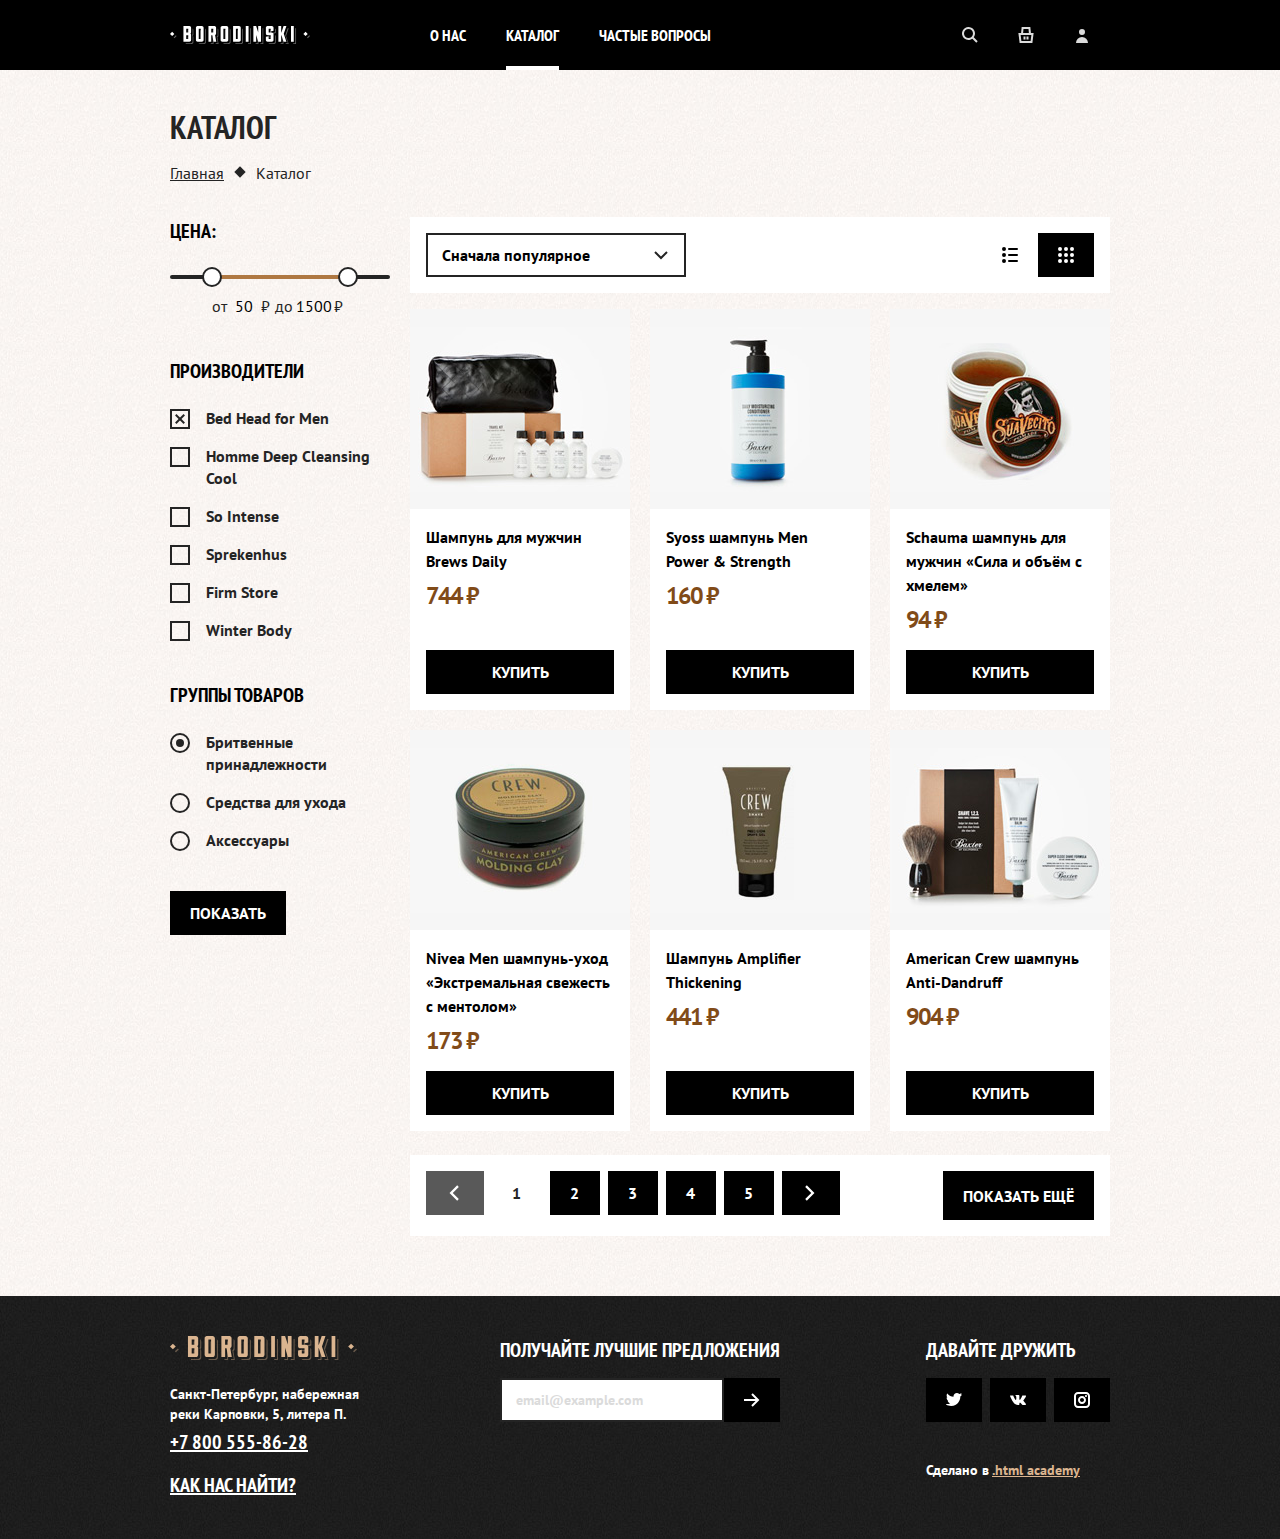
==== catalog.html @ b13deb01 "Initial" ====
<!DOCTYPE html>
<html lang="ru">
  <head>
    <meta charset="utf-8">
    <title>Каталог</title>
    <link rel="icon" type="image/png" sizes="32x32" href="images/favicon-32x32.png">
    <link rel="stylesheet" href="styles/styles.css">
  </head>
  <body>

    <header class="page-header">
      <nav class="navigation">
        <a class="navigation-logo" href="index.html">
          <img class="page-header-logo" alt="Логотип барбершоп «Бородинский»" src="images/logo.svg" width="140" height="18">
        </a>
        <ul class="navigation-list">
          <li class="navigation-item">
            <a class="navigation-link" href="about.html">О нас</a>
          </li>
          <li class="navigation-item">
            <a class="navigation-link navigation-link-current" href="catalog.html">Каталог</a>
          </li>
          <li class="navigation-item">
            <a class="navigation-link" href="faq.html">Частые вопросы</a>
          </li>
        </ul>
        <ul class="navigation-list navigation-user">
          <li class="navigation-item">
            <a class="navigation-link" href="#">
              <svg class="navigation-icon" aria-hidden="true" focusable="false" width="16" height="16" xmlns="http://www.w3.org/2000/svg">
                <path fill-rule="evenodd" clip-rule="evenodd" d="M11 6.5a4.5 4.5 0 11-9 0 4.5 4.5 0 019 0zm-.665 5.249a6.5 6.5 0 111.414-1.414l3.958 3.958-1.414 1.414-3.958-3.958z" />
              </svg>
              <span class="visually-hidden">Поиск</span>
            </a>
          </li>
          <li class="navigation-item">
            <a class="navigation-link" href="#">
              <svg class="navigation-icon" aria-hidden="true" focusable="false" width="16" height="16" xmlns="http://www.w3.org/2000/svg">
                <path fill-rule="evenodd" clip-rule="evenodd" d="M3.09 6L3.577.905 3.662 0h8.676l.086.905L12.909 6h2.724l-.14 1.124-1 8-.11.876H1.617l-.11-.876-1-8L.368 6H3.09zM5.1 6h5.8l-.38-4H5.48L5.1 6zm-1.717 8l-.75-6h10.734l-.75 6H3.383zM8.5 9.5v3h2v-3h-2zm-3 3v-3h2v3h-2z" />
              </svg>
              <span class="visually-hidden">Корзина</span>
            </a>
          </li>
          <li class="navigation-item">
            <a class="navigation-link" href="#">
              <svg class="navigation-icon" aria-hidden="true" focusable="false" width="16" height="16" xmlns="http://www.w3.org/2000/svg">
                <path fill-rule="evenodd" clip-rule="evenodd" d="M8 8a3 3 0 100-6 3 3 0 000 6zm0 2a6 6 0 00-6 6h12a6 6 0 00-6-6z" />
              </svg>
            </a>
          </li>
        </ul>
      </nav>
    </header>

    <main class="main-inner main-container">
      <div class="page-container">

        <!-- Шапка -->
        <header class="inner-header">
          <h1 class="inner-header-title">Каталог</h1>
          <ul class="breadcrumbs">
            <li class="breadcrumbs-item">
              <a class="breadcrumbs-link" href="index.html">Главная</a>
            </li>
            <li class="breadcrumbs-item">
              <a class="breadcrumbs-link">Каталог</a>
            </li>
          </ul>
        </header>

        <section class="catalog-products">
          <h2 class="visually-hidden">Список товаров с фильтрами</h2>
          <!-- Фильтрация -->
          <form class="catalog-filter" action="https://echo.htmlacademy.ru/" method="get">
            <fieldset class="catalog-filter-group">
              <legend class="catalog-filter-title">Цена:</legend>

              <div class="range">
                <div class="range-scale">
                  <div class="range-bar" style="left: 42px; width: 136px">
                    <button class="range-toggle toggle-min" type="button">
                      <span class="visually-hidden">Изменить минимальную цену.</span>
                    </button>
                    <button class="range-toggle toggle-max" type="button">
                      <span class="visually-hidden">Изменить максимальную цену.</span>
                    </button>
                  </div>
                </div>

                <div class="range-wrapper-inputs">
                  <label class="catalog-filter-label">
                    от <input class="range-input" type="number" value="50" name="min-price"> ₽
                  </label>
                  <label class="catalog-filter-label">
                    до <input class="range-input" type="number" value="1500" name="max-price" style="width: 37px"> ₽
                  </label>
                </div>
              </div>
            </fieldset>

            <fieldset class="catalog-filter-group">
              <legend class="catalog-filter-title">Производители</legend>
              <ul class="catalog-filter-list">
                <li class="catalog-filter-item">
                  <label class="control">
                    <input class="visually-hidden control-input" type="checkbox" name="bed-head-for-men" checked>
                    <span class="control-mark"></span>
              <span class="control-label">Bed Head for Men</span>
                  </label>
                </li>
                <li class="catalog-filter-item">
                  <label class="control">
                    <input class="visually-hidden control-input" type="checkbox" name="homme-deep-cleansing-cool">
                    <span class="control-mark"></span>
              <span class="control-label">Homme Deep Cleansing Cool</span>
                  </label>
                </li>
                <li class="catalog-filter-item">
                  <label class="control">
                    <input class="visually-hidden control-input" type="checkbox" name="so-intense">
                    <span class="control-mark"></span>
              <span class="control-label">So Intense</span>
                  </label>
                </li>
                <li class="catalog-filter-item">
                  <label class="control">
                    <input class="visually-hidden control-input" type="checkbox" name="sprekenhus">
                    <span class="control-mark"></span>
              <span class="control-label">Sprekenhus</span>
                  </label>
                </li>
                <li class="catalog-filter-item">
                  <label class="control">
                    <input class="visually-hidden control-input" type="checkbox" name="firm-storе">
                    <span class="control-mark"></span>
              <span class="control-label">Firm Storе</span>
                  </label>
                </li>
                <li class="catalog-filter-item">
                  <label class="control">
                    <input class="visually-hidden control-input" type="checkbox" name="winter-body">
                    <span class="control-mark"></span>
              <span class="control-label">Winter Body</span>
                  </label>
                </li>
              </ul>
            </fieldset>

            <fieldset class="catalog-filter-group">
              <legend class="catalog-filter-title">Группы товаров</legend>
              <ul class="catalog-filter-list">
                <li class="catalog-filter-item">
                  <label class="control">
                    <input class="visually-hidden control-input" type="radio" name="product-group" value="shaving-supplies" checked>
                    <span class="control-mark"></span>
              <span class="control-label">Бритвенные принадлежности</span>
                  </label>
                </li>
                <li class="catalog-filter-item">
                  <label class="control">
                    <input class="visually-hidden control-input" type="radio" name="product-group" value="care-products">
                    <span class="control-mark"></span>
              <span class="control-label">Средства для ухода</span>
                  </label>
                </li>
                <li class="catalog-filter-item">
                  <label class="control">
                    <input class="visually-hidden control-input" type="radio" name="product-group" value="accessories">
                    <span class="control-mark"></span>
              <span class="control-label">Аксессуары</span>
                  </label>
                </li>
              </ul>
            </fieldset>
            <button class="button" type="submit">Показать</button>
          </form>

          <div class="catalog-right-column">
            <!-- Сортировка -->
            <div class="sorting-container">
              <form class="sorting-type">
                <div class="select">
                  <label class="visually-hidden" for="sorting">Сортировка</label>
                  <select class="select-control" id="sorting">
                    <option value="popular">Сначала популярное</option>
                    <option value="cheap">Сначала дешёвое</option>
                    <option value="expensive">Сначала дорогое</option>
                  </select>
                </div>
                <button class="visually-hidden" type="submit">Отсортировать продукты</button>
              </form>

              <a href="#" class="card-grid-toggle">
                <span class="visually-hidden">Показать список</span>
                <svg width="16" height="16" aria-hidden="true" focusable="false" xmlns="http://www.w3.org/2000/svg" viewBox="0 0 16 16">
                  <path d="M2 0a2 2 0 100 4 2 2 0 000-4zm0 6a2 2 0 100 4 2 2 0 000-4zm-2 8a2 2 0 114 0 2 2 0 01-4 0zM7 1a1 1 0 000 2h8a1 1 0 100-2H7zM6 8a1 1 0 011-1h8a1 1 0 110 2H7a1 1 0 01-1-1zm1 5a1 1 0 100 2h8a1 1 0 100-2H7z" />
                </svg>
              </a>
              <a href="#" class="card-grid-toggle card-grid-toggle-current">
                <span class="visually-hidden">Показать карточки</span>
                <svg width="16" height="16" aria-hidden="true" focusable="false" xmlns="http://www.w3.org/2000/svg" viewBox="0 0 16 16">
                  <path d="M0 2a2 2 0 114 0 2 2 0 01-4 0zm6 0a2 2 0 114 0 2 2 0 01-4 0zm10 0a2 2 0 10-4 0 2 2 0 004 0zM0 8a2 2 0 114 0 2 2 0 01-4 0zm10 0a2 2 0 10-4 0 2 2 0 004 0zm2 0a2 2 0 114 0 2 2 0 01-4 0zm-8 6a2 2 0 10-4 0 2 2 0 004 0zm2 0a2 2 0 114 0 2 2 0 01-4 0zm10 0a2 2 0 10-4 0 2 2 0 004 0z" />
                </svg>
              </a>
            </div>

            <!-- Список товаров -->
            <ul class="product-list">
              <li class="product-card">
                <a class="product-card-image-link" href="product.html">
                  <img class="product-card-image" src="images/catalog/1.jpg" width="220" height="200" alt="">
                </a>
                <a class="product-card-title-link" href="">
                  <h3 class="product-card-title">Шампунь для мужчин Brews Daily</h3>
                </a>
                <span class="product-card-price">744 ₽</span>
                <a class="button product-card-button" href="#">Купить</a>
              </li>
              <li class="product-card">
                <a class="product-card-image-link" href="product.html">
                  <img class="product-card-image" src="images/catalog/2.jpg" width="220" height="200" alt="">
                </a>
                <a class="product-card-title-link" href="">
                  <h3 class="product-card-title">Syoss шампунь Men Power & Strength</h3>
                </a>
                <span class="product-card-price">160 ₽</span>
                <a class="button product-card-button" href="#">Купить</a>
              </li>
              <li class="product-card">
                <a class="product-card-image-link" href="product.html">
                  <img class="product-card-image" src="images/catalog/3.jpg" width="220" height="200" alt="">
                </a>
                <a class="product-card-title-link" href="">
                  <h3 class="product-card-title">Schauma шампунь для мужчин «Сила и объём с хмелем»</h3>
                </a>
                <span class="product-card-price">94 ₽</span>
                <a class="button product-card-button" href="#">Купить</a>
              </li>
              <li class="product-card">
                <a class="product-card-image-link" href="product.html">
                  <img class="product-card-image" src="images/catalog/4.jpg" width="220" height="200" alt="">
                </a>
                <a class="product-card-title-link" href="">
                  <h3 class="product-card-title">Nivea Men шампунь-уход «Экстремальная свежесть с ментолом»</h3>
                </a>
                <span class="product-card-price">173 ₽</span>
                <a class="button product-card-button" href="#">Купить</a>
              </li>
              <li class="product-card">
                <a class="product-card-image-link" href="product.html">
                  <img class="product-card-image" src="images/catalog/5.jpg" width="220" height="200" alt="">
                </a>
                <a class="product-card-title-link" href="">
                  <h3 class="product-card-title">Шампунь Amplifier Thickening</h3>
                </a>
                <span class="product-card-price">441 ₽</span>
                <a class="button product-card-button" href="#">Купить</a>
              </li>
              <li class="product-card">
                <a class="product-card-image-link" href="product.html">
                  <img class="product-card-image" src="images/catalog/6.jpg" width="220" height="200" alt="">
                </a>
                <a class="product-card-title-link" href="">
                  <h3 class="product-card-title">American Crew шампунь Anti-Dandruff</h3>
                </a>
                <span class="product-card-price">904 ₽</span>
                <a class="button product-card-button" href="#">Купить</a>
              </li>
            </ul>

            <!-- Пагинация -->
            <div class="pagination-container">
              <ul class="pagination">
                <li class="pagination-item">
                  <a class="pagination-link pagination-prev pagination-disabled">
                    <span class="visually-hidden">Предыдущая страница</span>
                  </a>
                </li>
                <li class="pagination-item">
                  <a class="pagination-link pagination-current">1</a>
                </li>
                <li class="pagination-item">
                  <a class="pagination-link" href="#">2</a>
                </li>
                <li class="pagination-item">
                  <a class="pagination-link" href="#">3</a>
                </li>
                <li class="pagination-item">
                  <a class="pagination-link" href="#">4</a>
                </li>
                <li class="pagination-item">
                  <a class="pagination-link" href="#">5</a>
                </li>
                <li class="pagination-item">
                  <a class="pagination-link pagination-next" href="#">
                    <span class="visually-hidden">Следующая страница</span>
                  </a>
                </li>
              </ul>
              <button class="button pagination-show-more" type="button">Показать ещё</button>
            </div>
          </div>
        </section>
      </div>
    </main>
    <footer class="page-footer">
      <div class="page-footer-container">
        <section class="footer-contacts">
          <h2 class="visually-hidden">Контакты</h2>
          <img class="footer-contacts-logo" src="images/logo-footer.svg" width="187" height="24" alt="Логотип Барбершоп «Бородинский»">
          <address class="footer-contacts-address">
            <p class="footer-about-text">Санкт-Петербург, набережная реки Карповки, 5, литера П.</p>
            <a class="footer-contacts-address-phone" href="tel:+78005558628">+7 800 555-86-28</a>
          </address>
          <a class="footer-contacts-map-link" href="#">Как нас найти?</a>
        </section>
        <section class="newsletter">
          <h2 class="page-footer-title">Получайте лучшие предложения</h2>
          <form class="newsletter-form" action="https://echo.htmlacademy.ru/" method="post">
            <p class="newsletter-email field-group">
              <label class="visually-hidden" for="newsletter-email">Email</label>
              <input class="field" placeholder="email@example.com" type="email" name="newsletter-email" id="newsletter-email" required>
            </p>
            <button class="button newsletter-button" type="submit">
              <span class="visually-hidden">Отправить</span>
            </button>
          </form>
        </section>
        <section class="footer-social">
          <h2 class="page-footer-title">Давайте дружить</h2>
          <ul class="footer-social-list">
            <li class="footer-social-item">
              <a class="footer-social-link footer-social-tw" href="#">
                <span class="visually-hidden">Твиттер</span>
              </a>
            </li>
            <li class="footer-social-item">
              <a class="footer-social-link footer-social-vk" href="#">
                <span class="visually-hidden">ВКонтакте</span>
              </a>
            </li>
            <li class="footer-social-item">
              <a class="footer-social-link footer-social-instagram" href="#">
                <span class="visually-hidden">Инстаграм</span>
              </a>
            </li>
          </ul>
          <p>Сделано в <a class="htmlacademy-link" href="https://htmlacademy.ru/">.html academy</a></p>
        </section>
      </div>
    </footer>
  </body>
</html>
---- styles/styles.css ----
@font-face {
  font-family: "PT Sans";
  font-style: normal;
  font-weight: 400;
  src: url("../fonts/pt-sans-regular.woff2") format("woff2");
  font-display: swap;
}

@font-face {
  font-family: "PT Sans";
  font-style: normal;
  font-weight: 700;
  src: url("../fonts/pt-sans-bold.woff2") format("woff2");
  font-display: swap;
}

@font-face {
  font-family: "PT Sans";
  font-style: italic;
  font-weight: 400;
  src: url("../fonts/pt-sans-italic.woff2") format("woff2");
}

@font-face {
  font-family: "PT Sans";
  font-style: italic;
  font-weight: 700;
  src: url("../fonts/pt-sans-bold-italic.woff2") format("woff2");
  font-display: swap;
}

/* PT Sans Narrow */
@font-face {
  font-family: "PT Sans Narrow";
  font-style: normal;
  font-weight: 700;
  src: url("../fonts/pt-sans-narrow-bold.woff2") format("woff2");
  font-display: swap;
}

html {
  height: 100%;
}

body {
  min-width: 1020px;
  display: flex;
  flex-direction: column;
  min-height: 100%;
  margin: 0;
  font-family: "PT Sans", sans-serif;
  font-size: 16px;
  line-height: 24px;
  color: #242424;
  background-color: #fbf7f4;
}

img {
  max-width: 100%;
  object-fit: contain;
}

.visually-hidden {
  position: absolute;
  width: 1px;
  height: 1px;
  margin: -1px;
  padding: 0;
  border: 0;
  clip: rect(0 0 0 0);
  overflow: hidden;
}

/* Button */
.button {
  display: inline-block;
  box-sizing: border-box;
  padding: 14px 20px;
  font-family: inherit;
  font-size: 16px;
  line-height: 16px;
  font-weight: 700;
  text-align: center;
  color: #ffffff;
  background-color: #000000;
  border: none;
  text-decoration: none;
  text-transform: uppercase;
  cursor: pointer;
}

/* Light */
.button-light,
.button-current {
  color: #242424;
  background-color: #ffffff;
}

/* Next */
.button-all,
.button-next {
  padding-right: 44px;
  background-image: url("../images/arrow-right.svg");
  background-repeat: no-repeat;
  background-size: 16px 16px;
  background-position: center right 20px;
}

.button:hover,
.footer-social-link:hover {
  background-color: #814b18;
}

.button:focus,
.button:active,
.footer-social-link:focus .footer-social-link:active {
  outline: 2px solid #dbb590;
  background-color: #4e2e0e;
}

.button-disabled,
.button:disabled,
.slider-button:disabled {
  color: #e7e7e7;
  background-color: #595959;
}

.button-disabled:focus,
.button-disabled:hover,
.button:disabled:hover {
  background-color: #595959;
  outline: none;
  cursor: default;
}

/* Light */
.button-feedback,
.button-feedback:active,
.button-current,
.button-current:active {
  color: #000000;
  background-color: #ffffff;
}

.button-feedback:hover,
.button-current:hover {
  background-color: #dbb590;
}

.button-feedback:focus,
.button-current:focus {
  outline: 2px solid #af7842;
  background-color: #dbb590;
}

.button-feedback.button-disabled,
.button-current.button-disabled {
  color: #e7e7e7;
  background-color: #595959;
}

/* Pages */

.page-header {
  color: #ffffff;
  background-color: #000000;
}

.navigation {
  display: flex;
  width: 940px;
  margin: 0 auto;
}

.navigation-list {
  display: flex;
  flex-wrap: wrap;
  width: 400px;
  margin: 0;
  padding: 0;
  list-style-type: none;
}

.navigation-item {
  position: relative;
}

.navigation-link {
  position: relative;
  display: block;
  padding: 24px 20px;
  font-family: "PT Sans Narrow", sans-serif;
  line-height: 22px;
  font-weight: 700;
  text-align: center;
  color: #ffffff;
  background-color: #000000;
  text-decoration: none;
  text-transform: uppercase;
}

.navigation-link:hover {
  background-color: #595959;
}

.navigation-link:focus,
.navigation-link:active {
  box-shadow: inset 0 0 0 4px #e7e7e7;
  outline: none;
}

.navigation-link-current::before {
  position: absolute;
  right: 20px;
  bottom: 0;
  left: 20px;
  height: 4px;
  background-color: #ffffff;
  content: "";
}

.navigation-icon {
  position: absolute;
  top: 0;
  right: 0;
  bottom: 0;
  left: 0;
  margin: auto;
  fill: #dbdbdb;
}

.navigation-link:hover .navigation-icon {
  fill: #242424;
}

.navigation-link:focus .navigation-icon,
.navigation-link:active .navigation-icon {
  fill: #dbdbdb;
}

.navigation-logo {
  display: flex;
  align-items: center;
  width: 140px;
  margin-right: 100px;
}

.navigation-user {
  width: auto;
  margin-left: auto;
  max-width: 280px;
}

.navigation-user .navigation-link {
  min-width: 16px;
  min-height: 22px;
}

.navigation-link-login {
  padding-left: 44px;
}

.navigation-link-login .navigation-icon {
  position: absolute;
  right: auto;
  left: 20px;
  margin: auto 0;
}

.main-container {
  flex-grow: 1;
  padding-top: 64px;
  padding-bottom: 60px;
}

.main-index {
  color: #ffffff;
  background-color: #000000;
  background-image: url("../images/index-bg.jpg");
  background-size: 100% auto;
  background-repeat: no-repeat;
}

.main-inner {
  padding-top: 40px;
  color: #242424;
  background-color: #fbf7f4;
  background-image: url("../images/bg-noisy-light.png");
}

.page-container {
  width: 940px;
  margin: 0 auto;
}

.logo {
  display: block;
  margin: 0 auto;
  margin-bottom: 64px;
}

/* Advantages */
.advantages {
  margin-bottom: 58px;
}

/* List */
.advantages-list {
  display: grid;
  gap: 30px 54.5px;
  grid-template-columns: 277px 277px 277px;
  margin: 0;
  padding: 0;
  text-align: center;
  list-style-type: none;
  color: #ffffff;
}

/* Title */
.advantages-title {
  position: relative;
  margin-top: 0;
  margin-bottom: 56px;
  font-family: "PT Sans Narrow", sans-serif;
  font-size: 32px;
  line-height: 35px;
  text-transform: uppercase;
}

.advantages-title::before {
  position: absolute;
  bottom: -35px;
  left: 50%;
  width: 13px;
  height: 13px;
  margin-left: -6.5px;
  background-color: #ffffff;
  content: "";
  transform: rotate(45deg);
}

/* Description */
.advantages-description {
  margin: 0;
}

/* Index columns */
.index-columns {
  display: flex;
  justify-content: space-between;
  margin-bottom: 32px;
  padding: 40px;
  color: #242424;
  background-color: #fbf7f4;
  background-image: url("../images/bg-noisy.png");
  position: relative;
}

.index-columns::after {
  content: "";
  position: absolute;
  top: 40px;
  bottom: 40px;
  width: 0;
  border-right: 1px dashed #595959;
}

.index-columns:first-of-type::after {
  left: 470px;
}

.index-columns:last-of-type::after {
  left: 430px;
}

.index-columns:last-child {
  margin-bottom: 0;
}

/* Services */

.services {
  width: 390px;
  text-transform: uppercase;
}

/* Title */
.services-title {
  margin-top: 0;
  margin-bottom: 28px;
  font-family: "PT Sans Narrow", sans-serif;
  font-size: 32px;
  line-height: 35px;
  font-weight: 700;
}

/* Price */
.services-list {
  margin: 0;
  margin-bottom: 30px;
  padding: 0;
  font-family: "PT Sans Narrow", sans-serif;
  font-size: 20px;
  line-height: 28px;
  font-weight: 700;
  list-style-type: none;
}

/* Item */
.services-item {
  position: relative;
  display: flex;
  align-items: baseline;
  justify-content: space-between;
  margin-bottom: 22px;
}

.services-item::before {
  flex-grow: 1;
  order: 2;
  margin-right: 16px;
  margin-left: 16px;
  border-bottom: 2px dotted rgba(89, 89, 89, 0.5);
  content: "";
}

.services-price {
  order: 3;
  color: #af7842;
  word-spacing: 3px;
}

.gallery {
  width: 390px;
}

/* Title */
.gallery-title {
  margin-top: 0;
  margin-bottom: 20px;
  font-family: "PT Sans Narrow", sans-serif;
  font-size: 32px;
  line-height: 35px;
  font-weight: 700;
  text-transform: uppercase;
}

.slider-wrapper {
  position: relative;
}

.slider-image {
  display: block;
}

.slider-controls {
  position: absolute;
  top: 50%;
  display: flex;
  justify-content: space-between;
  width: 100%;
  transform: translateY(-50%);
}

.slider-button {
  width: 48px;
  height: 60px;
  color: #ffffff;
  background-color: #000000;
  border: none;
  cursor: pointer;
  background-image: url("../images/arrow.svg");
  background-position: center;
  background-repeat: no-repeat;
}

.slider-button:hover {
  background-color: #814b18;
}

.slider-button:focus,
.slider-button:active {
  outline: 2px solid #dbb590;
  background-color: #4e2e0e;
}

.slider-prev {
  transform: rotate(180deg);
}

.slider-pagination {
  display: flex;
  flex-wrap: wrap;
  justify-content: center;
  margin: 0;
  padding: 0;
  list-style-type: none;
}

.slider-pagination-item {
  margin: 0 4px;
}

.slider-pagination-button {
  width: 8px;
  height: 8px;
  margin: 0;
  padding: 0;
  background-color: #dbdbdb;
  border: none;
  border-radius: 50%;
  cursor: pointer;
}

.slider-pagination-button:hover {
  background-color: #af7842;
}

.slider-pagination-button:focus,
.slider-pagination-button:active {
  background-color: #4e2e0e;
}

.slider-pagination-button-current {
  background-color: #242424;
}

.contacts {
  width: 350px;
  font-weight: 700;
}

/* Title */
.contacts-title {
  margin-top: 0;
  margin-bottom: 24px;
  font-family: "PT Sans Narrow", sans-serif;
  font-size: 32px;
  line-height: 35px;
  font-weight: 700;
  text-transform: uppercase;
}

.contacts-address {
  font-style: normal;
}

/* Subtitle */
.contacts-subtitle {
  margin-top: 22px;
  margin-bottom: 8px;
  font-size: 20px;
  line-height: 28px;
  font-family: "PT Sans Narrow", sans-serif;
  text-transform: uppercase;
  color: #af7842;
}

.contacts-address-text {
  margin: 8px 0;
}

/* Phone */
.contacts-phone {
  font-size: 24px;
  line-height: 29px;
  text-decoration-line: underline;
  text-transform: uppercase;
  color: #242424;
  letter-spacing: -2px;
}

.contacts-schedule {
  margin: 8px 0;
  padding: 0;
  list-style-type: none;
}

.contacts-navigation {
  margin-top: 21px;
  margin-bottom: 0;
}

.contacts-navigation .button {
  margin-right: 13px;
  margin-bottom: 5px;
}

.appointment {
  width: 430px;
}

/* Title */
.appointment-title {
  margin-top: 0;
  margin-bottom: 20px;
  font-family: "PT Sans Narrow", sans-serif;
  font-size: 32px;
  line-height: 35px;
  font-weight: 700;
  text-transform: uppercase;
}

.appointment-form {
  display: grid;
  grid-template-columns: 114px 74px 208px;
  grid-gap: 15px;
}

.appointment .field-group,
.newsletter .field-group {
  display: flex;
  flex-direction: column;
  margin: 0;
}

.appointment-form-name {
  grid-column: 1 / -1;
}

.appointment-submit {
  grid-column: 1 / -1;
  justify-self: start;
  margin-top: 9px;
}

/* List */
.appointment-info {
  color: #595959;
  font-size: 14px;
  line-height: 20px;
  margin-bottom: 22px;
}

/* Label */
.form-label {
  margin-bottom: 8px;
  line-height: 24px;
  font-weight: 700;
  text-transform: uppercase;
}

.form-label-icon {
  position: relative;
  padding-right: 16px;
}

.info {
  position: absolute;
  width: 16px;
  height: 16px;
  margin-top: 4px;
  margin-left: 2px;
  padding: 0;
  background-color: transparent;
  border: none;
  background-image: url("../images/info.svg");
  background-repeat: no-repeat;
  background-position: center;
}

/* Field */
.field {
  margin: 0;
  padding: 8px 14px;
  font: inherit;
  font-weight: 700;
  background-color: #ffffff;
  border: 2px solid #242424;
}

/* Hover, Focus */
.field:hover,
.field:focus,
.field:active {
  border-color: #af7842;
}

.field:focus,
.field:active {
  outline: 2px solid #dbb590;
}

/* Disabled */
.field:disabled,
.field:disabled:hover {
  color: #595959;
  background-color: #dbb590;
  border-color: #595959;
}

/* Invalid */
.field:invalid {
  box-shadow: none;
}

.field:focus:invalid {
  border-color: #ea5454;
}

/* Placeholder */
.field::placeholder {
  color: #dbdbdb;
  opacity: 1;
}

/* Footer */

.page-footer {
  font-size: 14px;
  font-weight: 700;
  color: #ffffff;
  background-color: #242424;
  background-image: url("../images/bg-noisy-dark.png");
  background-repeat: repeat;
}

.page-footer-container {
  display: flex;
  width: 940px;
  margin: 0 auto;
  padding: 40px 0;
}

.footer-contacts-logo {
  display: block;
  margin-bottom: 24px;
}

.footer-about-text {
  margin-top: 0;
  margin-bottom: 4px;
}

.page-footer a {
  color: #ffffff;
}

.page-footer .htmlacademy-link {
  font-size: 14px;
  color: #dbb590;
}

.page-footer-title {
  margin-top: 0;
  margin-bottom: 14px;
  font-family: "PT Sans Narrow", sans-serif;
  font-size: 20px;
  line-height: 28px;
  font-weight: 700;
  color: #ffffff;
  text-transform: uppercase;
}

.footer-contacts {
  width: 200px;
  margin-right: 130px;
}

.footer-contacts-address {
  margin-bottom: 16px;
  font-style: normal;
}

.footer-contacts-address p {
  font-size: 14px;
  line-height: 20px;
  font-weight: 700;
  color: #ffffff;
}

.footer-contacts-address-phone {
  font-family: "PT Sans Narrow", sans-serif;
  font-size: 20px;
  line-height: 28px;
  font-weight: 700;
  text-decoration: underline;
  text-transform: uppercase;
}

.footer-contacts-map-link {
  font-family: "PT Sans Narrow", sans-serif;
  font-size: 20px;
  line-height: 26px;
  font-weight: 700;
  color: #ffffff;
  text-decoration: underline;
  text-transform: uppercase;
}

.newsletter {
  max-width: 300px;
}

.newsletter-form {
  display: flex;
  width: 280px;
}

.newsletter-email {
  flex-grow: 1;
  margin: 0;
}

.newsletter-button {
  width: 56px;
  height: 44px;
  background-image: url("../images/arrow-tail-right.svg");
  background-repeat: no-repeat;
  background-position: center;
  background-size: 16px 16px;
}

.footer-social {
  margin-left: auto;
  max-width: 190px;
}

.footer-social-list {
  display: flex;
  flex-wrap: wrap;
  margin: 0;
  margin-bottom: 28px;
  padding: 0;
  list-style-type: none;
}

.footer-social-item {
  width: 56px;
  height: 44px;
  margin-right: 8px;
  margin-bottom: 8px;
}

.footer-social-item:nth-child(3n) {
  margin-right: 0;
}

/* Social */

.footer-social-link {
  display: block;
  height: 44px;
  background-color: #000000;
  background-repeat: no-repeat;
  background-position: center;
  background-size: 16px 16px;
}

.footer-social-tw {
  background-image: url("../images/social-tw.svg");
}

.footer-social-vk {
  background-image: url("../images/social-vk.svg");
}

.footer-social-instagram {
  background-image: url("../images/social-instagram.svg");
}

.footer-social p {
  margin: 0;
}

.modal-container {
  position: fixed;
  top: 0;
  left: 0;
  display: flex;
  width: 100%;
  height: 100%;
  background-color: rgba(0, 0, 0, 0.8);
}

.modal-container-close {
  display: none;
}

.modal {
  position: relative;
  margin: auto;
  padding: 40px;
  background-color: #ffffff;
}

.modal-auth {
  width: 360px;
}

.modal-close-button {
  position: absolute;
  top: 0;
  right: 0;
  width: 56px;
  height: 44px;
  background-color: #ffffff;
  border: none;
  background-image: url("../images/close.svg"); /* TODO проверить на винде и если там есть пофиксить */
  background-repeat: no-repeat;
  background-position: center;
}

.modal-title {
  margin: 0;
  margin-bottom: 24px;
  font-family: "PT Sans Narrow", sans-serif;
  font-size: 32px;
  line-height: 35px;
  font-weight: 700;
  color: #000000;
  text-transform: uppercase;
}

.auth-form .field-group {
  margin: 0;
  margin-bottom: 16px;
}

.auth-form-user-options {
  display: flex;
  justify-content: space-between;
  font-weight: 400;
}

.auth-form-user-options .control-label {
  font-weight: 400;
}

.auth-form .field {
  width: 328px;
}

.auth-form-recovery {
  line-height: 22px;
  color: #000000;
}

.auth-form-button {
  width: 360px;
  margin-bottom: 16px;
}

.auth-form-register {
  width: 360px;
  color: #000000;
  background-color: #ffffff;
}

.inner-header {
  margin-bottom: 32px;
}

.inner-header-title {
  margin-top: 0;
  margin-bottom: 16px;
  font-size: 32px;
  line-height: 35px;
  text-transform: uppercase;

  font-family: "PT Sans Narrow", sans-serif;
}

/* Breadcrumbs */
.breadcrumbs {
  display: flex;
  flex-wrap: wrap;
  margin: 0;
  padding: 0;
  color: #242424;
  list-style-type: none;
}

/* Item */
.breadcrumbs-item {
  position: relative;
  margin-right: 32px;
  list-style-type: none;
}

.breadcrumbs-item::after {
  position: absolute;
  top: 7px;
  right: -20px;
  width: 8px;
  height: 8px;
  background-color: #242424;
  content: "";
  transform: rotate(45deg);
}

.breadcrumbs-item:last-child::after {
  content: none;
}

/* Link */
.breadcrumbs-link {
  line-height: 22px;
  color: inherit;
}

.catalog-products {
  display: flex;
}

/* Filter */
.catalog-filter {
  width: 220px;
  margin-right: 20px;
}

/* Group */
.catalog-filter-group {
  margin: 0;
  margin-bottom: 40px;
  padding: 0;
  border: none;
}

.catalog-right-column {
  width: 700px;
}

/* Title */
.catalog-filter-title {
  margin-bottom: 22px;
  font-family: "PT Sans Narrow", sans-serif;
  font-size: 20px;
  line-height: 28px;
  font-weight: 700;
  color: #000000;
  text-transform: uppercase;
  padding: 0;
}

/* Range */
.range {
  max-width: 220px;
  overflow: auto;
  padding-top: 8px;
}

.range-scale {
  position: relative;
  height: 4px;
  margin-bottom: 16px;
  background-color: #242424;
  border-radius: 2px;
}

.range-bar {
  position: absolute;
  height: 4px;
  background-color: #af7842;
}

.range-toggle {
  position: absolute;
  width: 20px;
  height: 20px;
  background: #ffffff;
  border: 2px solid #242424;
  border-radius: 50%;
  cursor: pointer;
}

.range-toggle:hover {
  background-color: #dbb590;
}

.range-toggle:active,
.range-toggle:focus {
  outline: 3px solid #dbb590;
}

.toggle-min {
  top: -8px;
  left: -10px;
}

.toggle-max {
  top: -8px;
  right: -10px;
}

.range-wrapper-inputs {
  display: flex;
  justify-content: center;
}

.catalog-filter-label {
  display: flex;
  margin-right: 5px;
  line-height: 22px;
}

.range-input {
  width: 30px;
  padding: 0 2px;
  font: inherit;
  text-align: center;
  background-color: transparent;
  border: none;
  appearance: textfield;
}

.range-input::-webkit-outer-spin-button,
.range-input::-webkit-inner-spin-button {
  appearance: none;
  margin: 0;
}

/* Control */
.control {
  position: relative;
  display: block;
  padding-left: 36px;
  line-height: 22px;
}

/* Mark */
.control-mark {
  position: absolute;
  top: 2px;
  left: 0;
  width: 16px;
  height: 16px;
  border: 2px solid #242424;
}

.control-input:focus ~ .control-mark,
.control-input:focus ~ .control-mark,
.control-input:active ~ .control-mark,
.control-input:active ~ .control-mark {
  border-color: #af7842;
}

.control:hover .control-mark {
  border-color: #814b18;
}

.control-input:disabled + .control-mark {
  border-color: #242424;
}

/* Checkbox */
.control-input[type="checkbox"]:checked + .control-mark::before,
.control-input[type="checkbox"]:checked + .control-mark::after {
  position: absolute;
  top: 7px;
  left: 2px;
  width: 12px;
  height: 2px;
  background-color: #242424;
  content: "";
}

.control-input[type="checkbox"]:checked + .control-mark::before {
  transform: rotate(45deg);
}

.control-input[type="checkbox"]:checked + .control-mark::after {
  transform: rotate(-45deg);
}

/* Radio */
.control-input[type="radio"] + .control-mark {
  border-radius: 50%;
}

.control-input[type="radio"]:checked + .control-mark::before {
  position: absolute;
  top: 4px;
  left: 4px;
  width: 8px;
  height: 8px;
  background-color: #242424;
  border-radius: 50%;
  content: "";
}

/* Label */
.control-label {
  line-height: 22px;
  font-weight: 700;
}

/* List */
.catalog-filter-list {
  margin: 0;
  padding: 0;
  list-style-type: none;
}

.catalog-filter-item:not(:last-child) {
  margin-bottom: 16px;
}

.sorting-container {
  display: flex;
  flex-wrap: wrap;
  justify-content: flex-end;
  margin-bottom: 16px;
  padding: 16px;
  color: #000000;
  background-color: #ffffff;
}

.sorting-type {
  margin-right: auto;
}

.select {
  position: relative;
  display: flex;
  align-items: center;
  width: 260px;
  margin-right: auto;
}

/* Control */
.select-control {
  width: 100%;
  padding: 8px 14px;
  padding-right: 48px;
  font: inherit;
  font-weight: 700;
  background-color: #ffffff;
  border: 2px solid #242424;
  background-image: url("../images/select-arrow.svg");
  background-repeat: no-repeat;
  background-position: right 16px center;
  appearance: none;
}

.select-control:hover,
.select-control:focus,
.select-control:active {
  border-color: #af7842;
}

.select-control:focus,
.select-control:active {
  outline: 2px solid #dbb590;
}

.card-grid-toggle {
  display: flex;
  align-items: center;
  justify-content: center;
  width: 56px;
  height: 44px;
  background-color: #ffffff;
}

.card-grid-toggle:hover {
  background-color: #814b18;
}

.card-grid-toggle:focus,
.card-grid-toggle:active {
  outline: 2px solid #dbb590;
}

.card-grid-toggle:hover svg {
  fill: #ffffff;
}

.card-grid-toggle svg {
  fill: #000000;
}

.card-grid-toggle-current {
  background-color: #000000;
}

.card-grid-toggle-current:hover {
  background-color: #000000;
}

.card-grid-toggle-current svg {
  fill: #ffffff;
}

.card-grid-toggle-current:hover svg {
  fill: #ffffff;
}

/* LIST */

.product-list {
  display: grid;
  grid-template-columns: repeat(3, 1fr);
  margin: 0;
  margin-bottom: 24px;
  padding: 0;
  gap: 20px;
  list-style-type: none;
}

/* Card */

.product-card {
  display: grid;
  grid-template-rows: 200px min-content auto min-content 16px;
  grid-template-columns: 16px 188px 16px;
  background-color: #ffffff;
}

/* Image */

.product-card-image-link {
  grid-column: 1 / -1;
  background-color: #f6f6f6;
}

.product-card-image {
  object-fit: contain;
  max-width: 100%;
}

/* Title */

.product-card-title-link {
  text-decoration: none;
  margin-top: 16px;
  margin-bottom: 8px;
}

.product-card-title-link,
.product-card-price,
.product-card-button {
  grid-column: 2 / 3;
}

/* Title */

.product-card-title {
  margin: 0;
  font-size: 16px;
  font-weight: 700;
  color: #000000;
}

/* Price */

.product-card-price {
  margin-bottom: 16px;
  font-size: 24px;
  line-height: 29px;
  font-weight: 700;
  color: #814b18;
  text-transform: uppercase;
  letter-spacing: -2px;
}

/* Pagination container */

.pagination-container {
  display: flex;
  padding: 16px;
  background-color: #ffffff;
}

/* Pagination */

.pagination {
  display: flex;
  flex-wrap: wrap;
  margin: 0;
  padding: 0;
  list-style-type: none;
}

/* Item */
.pagination-item {
  margin-bottom: 5px;
}

.pagination-item:not(:last-child) {
  margin-right: 8px;
}

/* Link */

.pagination-link {
  display: block;
  box-sizing: border-box;
  min-width: 50px;
  min-height: 44px;
  padding: 14px 20px;
  line-height: 16px;
  font-weight: 700;
  color: #ffffff;
  background-color: #000000;
  text-decoration: none;
}

.pagination-link:hover {
  background-color: #814b18;
}

.pagination-link:focus,
.pagination-link:active {
  outline: 2px solid #dbb590;
  background-color: #4e2e0e;
}

.pagination-current {
  color: #242424;
  background-color: #ffffff;
}

.pagination-prev {
  background-image: url("../images/arrow-left.svg");
  background-position: 20px center;
  background-size: 16px 16px;
  background-repeat: no-repeat;
  padding-left: 40px;
  padding-right: 18px;
}

.pagination-next {
  background-image: url("../images/arrow-right.svg");
  background-position: 20px center;
  background-size: 16px 16px;
  background-repeat: no-repeat;
  padding-left: 40px;
  padding-right: 18px;
}

.pagination-disabled {
  background-color: #595959;
}

/* Show more */
.pagination-show-more {
  margin-left: auto;
  max-width: 170px;
}

/* Without background */
.pagination-clear {
  margin-top: 24px;
  padding: 0;
  background-color: transparent;
}

.popover {
  position: absolute;
  top: 0;
  right: 0;
  z-index: 1;
  display: none;
  box-sizing: border-box;
  width: 300px;
  padding: 40px;
  font-family: "PT Sans Narrow", sans-serif;
  color: #242424;
  background-color: #ffffff;
  min-height: 186px;
  box-shadow: 0 18px 40px rgba(79, 70, 60, 0.16);
}

.popover-open {
  display: block;
}

.popover-empty {
  width: 312px;
}

.popover-cart {
  width: 420px;
}

.popover-auth {
  width: 440px;
}

.popover-user {
  width: 300px;
}

.popover-close-button {
  position: absolute;
  top: 0;
  right: 0;

  width: 72px;
  height: 70px;
}

.popover-cart .popover-close-button {
  padding-left: 44px;
  background-image: url("../images/cart-popover.svg");
  background-repeat: no-repeat;
  background-position: 27px center;
}

.popover-content {
  height: 100%;
}

.popover-empty .popover-content {
  display: flex;
  flex-direction: row;
  align-items: center;
  justify-content: center;
  padding-top: 24px;
  padding-bottom: 24px;
  text-align: center;
}

.popover-main-text {
  margin: 0;
  font-size: 24px;
  line-height: 29px;
  font-weight: 700;
  color: #000000;
  text-transform: uppercase;
}

.popover-title {
  margin-top: 0;
  margin-bottom: 24px;
  font-size: 32px;
  line-height: 35px;
  color: #000000;
  text-transform: uppercase;
}

.cart-items-list {
  display: flex;
  flex-direction: column;
  margin: 0;
  padding: 0;
  list-style-type: none;
}

.cart-item {
  display: grid;
  grid-template-columns: 284px 56px;
}

.cart-item + .cart-item {
  margin-top: 24px;
  padding-top: 24px;
  border-top: 1px dashed #595959;
}

.cart-item-title {
  margin-top: 0;
  margin-bottom: 2px;
  font-size: 20px;
  line-height: 28px;
  font-weight: 700;
  color: #242424;
  text-transform: uppercase;
}

.cart-item-price {
  margin: 0;
  font-family: "PT Sans", sans-serif;
  font-size: 16px;
  line-height: 24px;
  font-weight: 700;
  color: #af7842;
}

.cart-item .button {
  grid-row-start: 1;
  grid-row-end: 3;
  grid-column-start: 2;
  grid-column-end: 4;
}
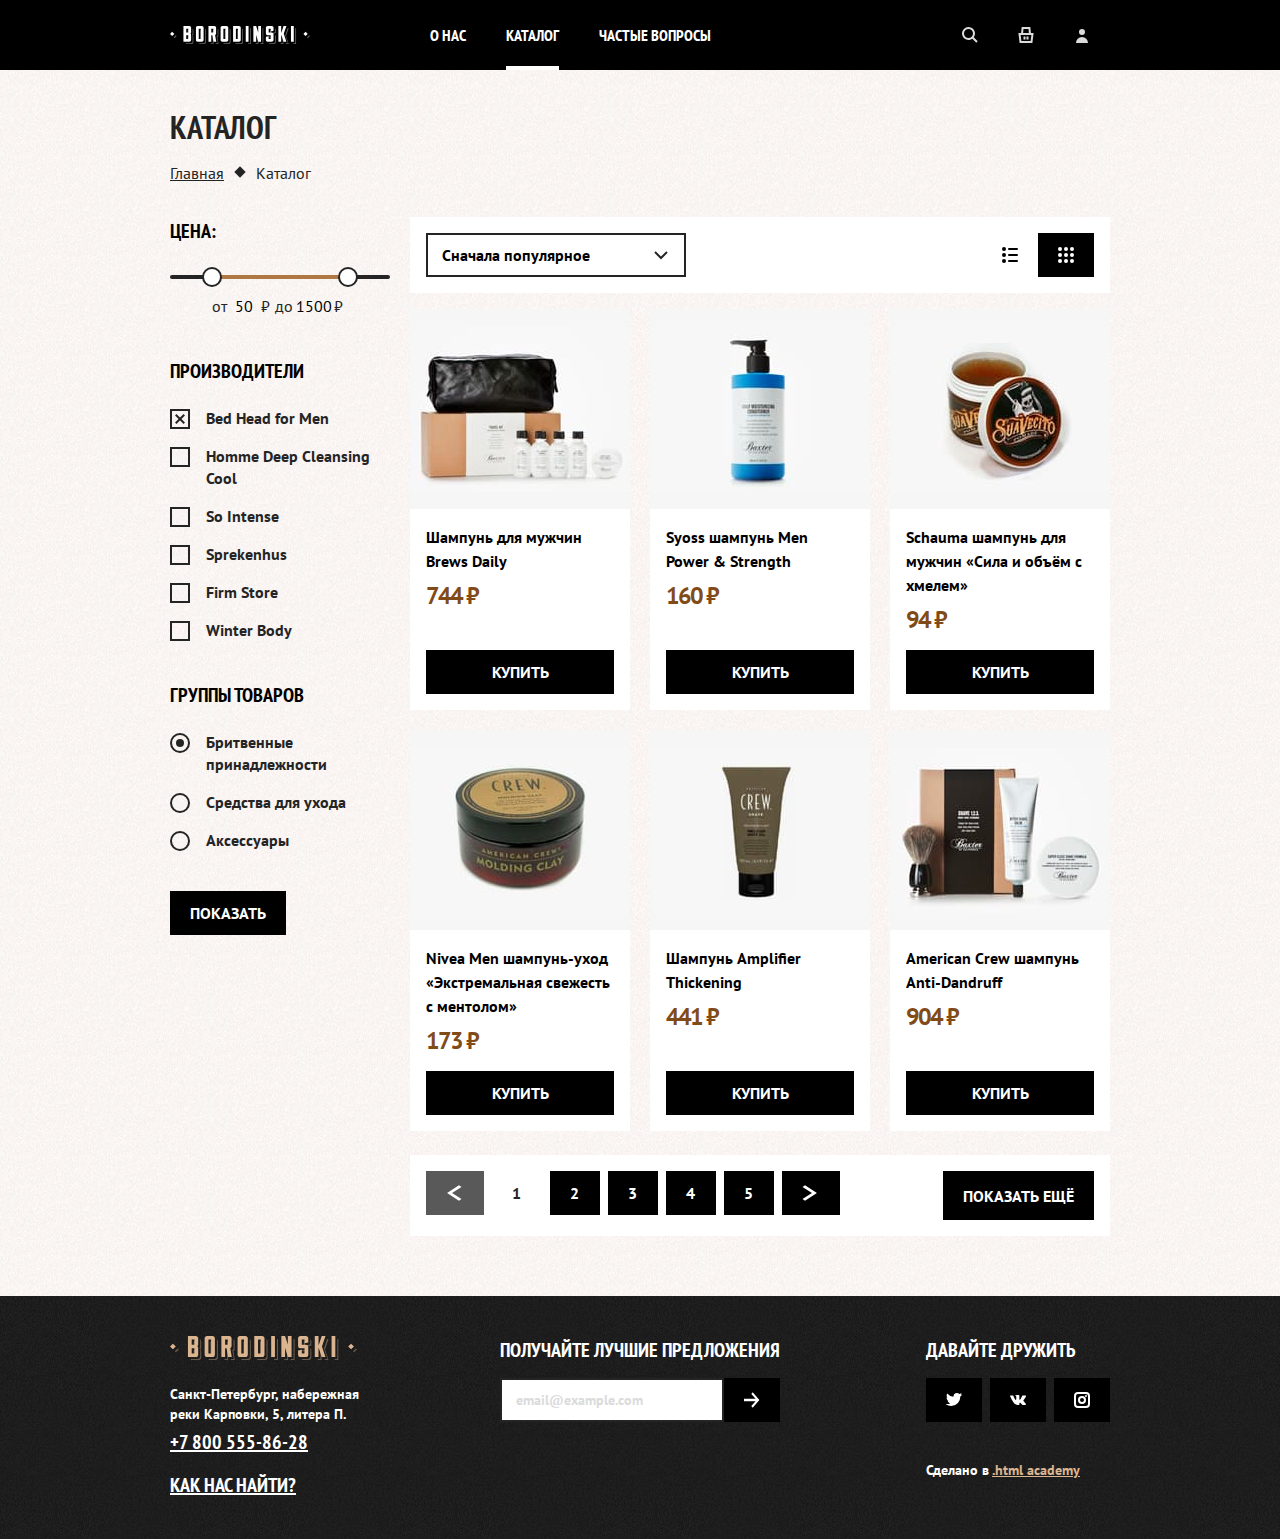
==== commit 47ad4c8a: "final optimizations" ====
--- a/catalog.html
+++ b/catalog.html
@@ -3,15 +3,17 @@
   <head>
     <meta charset="utf-8">
     <title>Каталог</title>
+    <link rel="stylesheet" href="styles/styles.css">
+
+    <link rel="icon" href="./favicon.ico">
     <link rel="icon" type="image/png" sizes="32x32" href="images/favicon-32x32.png">
-    <link rel="stylesheet" href="styles/styles.css">
   </head>
   <body>
 
     <header class="page-header">
       <nav class="navigation">
         <a class="navigation-logo" href="index.html">
-          <img class="page-header-logo" alt="Логотип барбершоп «Бородинский»" src="images/logo.svg" width="140" height="18">
+          <img class="page-header-logo" alt="Логотип барбершоп «Бородинский»" src="images/header-logo.svg" width="140" height="18">
         </a>
         <ul class="navigation-list">
           <li class="navigation-item">
